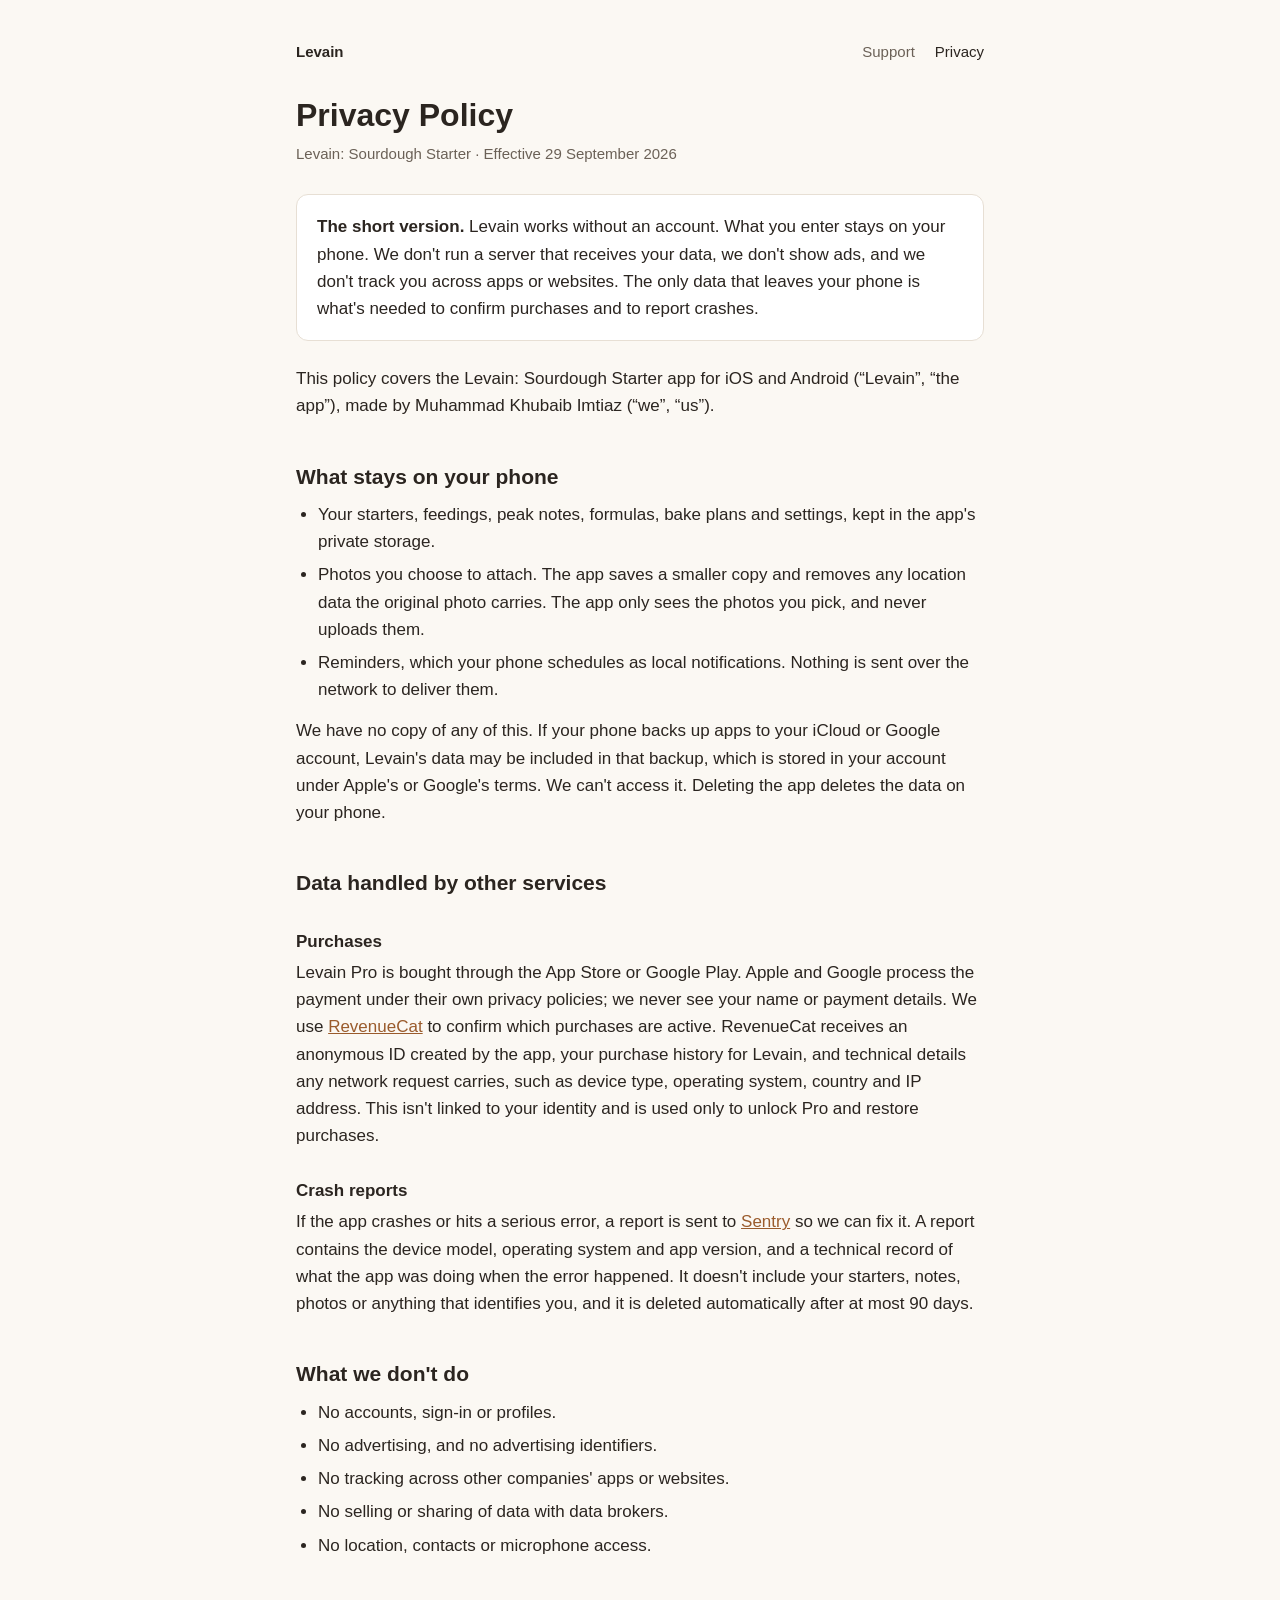
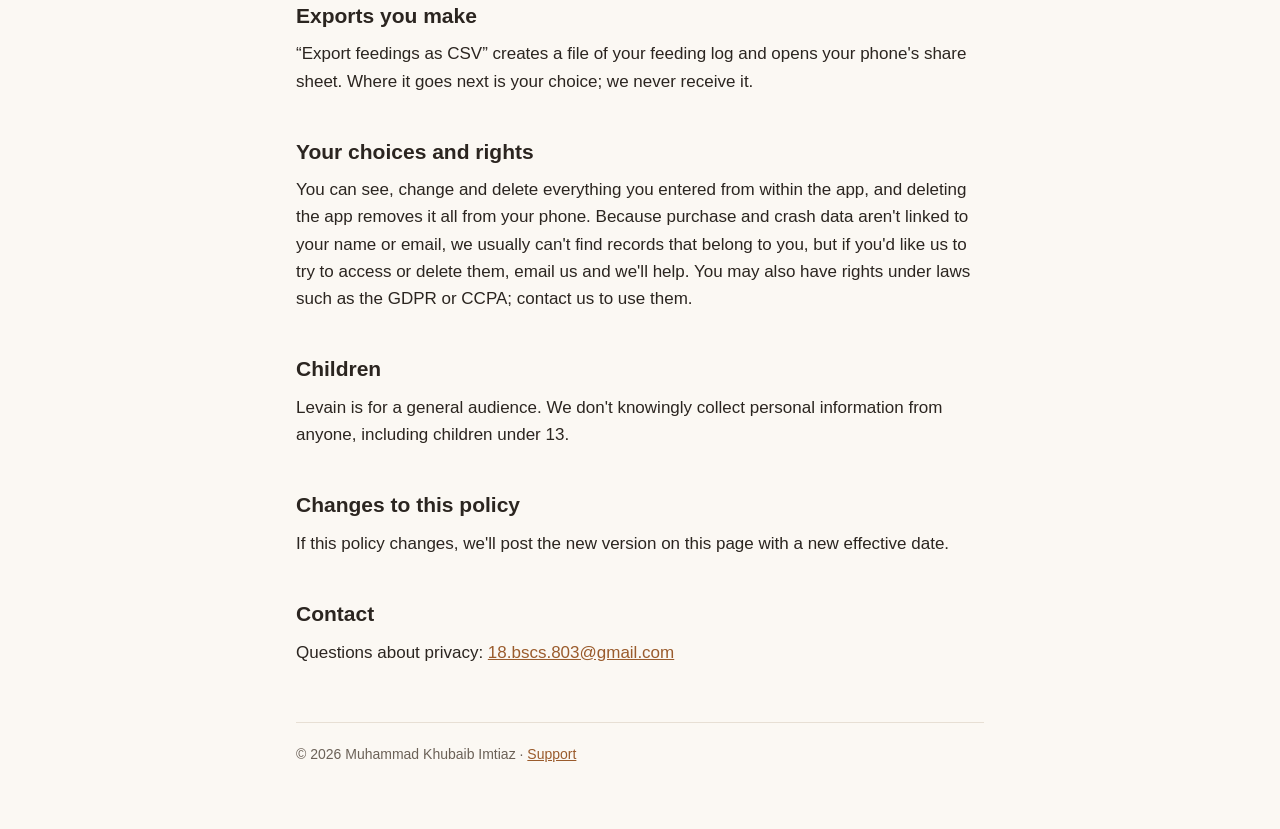
==== privacy/index.html @ 541c532c "Levain privacy policy and support pages Co-Authored-By: Claude Opus 5.5 <noreply@anthropic.com>" ====
<!doctype html>
<html lang="en">
<head>
  <meta charset="utf-8">
  <meta name="viewport" content="width=device-width, initial-scale=1">
  <title>Privacy Policy · Levain</title>
  <meta name="description" content="Privacy policy for Levain: Sourdough Starter.">
  <link rel="stylesheet" href="../style.css">
</head>
<body>
<main>
  <nav>
    <a class="brand" href="../">Levain</a>
    <a href="../support/">Support</a>
    <a href="./" aria-current="page">Privacy</a>
  </nav>

  <h1>Privacy Policy</h1>
  <p class="meta">Levain: Sourdough Starter · Effective 29 September 2026</p>

  <div class="summary">
    <p><strong>The short version.</strong> Levain works without an account. What you enter stays on your phone. We
      don't run a server that receives your data, we don't show ads, and we don't track you across apps or
      websites. The only data that leaves your phone is what's needed to confirm purchases and to report crashes.</p>
  </div>

  <p>This policy covers the Levain: Sourdough Starter app for iOS and Android (“Levain”, “the app”), made by
    Muhammad Khubaib Imtiaz (“we”, “us”).</p>

  <h2>What stays on your phone</h2>
  <ul>
    <li>Your starters, feedings, peak notes, formulas, bake plans and settings, kept in the app's private storage.</li>
    <li>Photos you choose to attach. The app saves a smaller copy and removes any location data the original
      photo carries. The app only sees the photos you pick, and never uploads them.</li>
    <li>Reminders, which your phone schedules as local notifications. Nothing is sent over the network to deliver
      them.</li>
  </ul>
  <p>We have no copy of any of this. If your phone backs up apps to your iCloud or Google account, Levain's data
    may be included in that backup, which is stored in your account under Apple's or Google's terms. We can't
    access it. Deleting the app deletes the data on your phone.</p>

  <h2>Data handled by other services</h2>

  <h3>Purchases</h3>
  <p>Levain Pro is bought through the App Store or Google Play. Apple and Google process the payment under their own
    privacy policies; we never see your name or payment details. We use
    <a href="https://www.revenuecat.com/privacy/">RevenueCat</a> to confirm which purchases are active. RevenueCat
    receives an anonymous ID created by the app, your purchase history for Levain, and technical details any
    network request carries, such as device type, operating system, country and IP address. This isn't linked to
    your identity and is used only to unlock Pro and restore purchases.</p>

  <h3>Crash reports</h3>
  <p>If the app crashes or hits a serious error, a report is sent to <a href="https://sentry.io/privacy/">Sentry</a>
    so we can fix it. A report contains the device model, operating system and app version, and a technical record
    of what the app was doing when the error happened. It doesn't include your starters, notes, photos or anything
    that identifies you, and it is deleted automatically after at most 90 days.</p>

  <h2>What we don't do</h2>
  <ul>
    <li>No accounts, sign-in or profiles.</li>
    <li>No advertising, and no advertising identifiers.</li>
    <li>No tracking across other companies' apps or websites.</li>
    <li>No selling or sharing of data with data brokers.</li>
    <li>No location, contacts or microphone access.</li>
  </ul>

  <h2>Exports you make</h2>
  <p>“Export feedings as CSV” creates a file of your feeding log and opens your phone's share sheet. Where it goes next is your
    choice; we never receive it.</p>

  <h2>Your choices and rights</h2>
  <p>You can see, change and delete everything you entered from within the app, and deleting the app removes it all
    from your phone. Because purchase and crash data aren't linked to your name or email, we usually can't find
    records that belong to you, but if you'd like us to try to access or delete them, email us and we'll help. You
    may also have rights under laws such as the GDPR or CCPA; contact us to use them.</p>

  <h2>Children</h2>
  <p>Levain is for a general audience. We don't knowingly collect personal information from anyone, including
    children under 13.</p>

  <h2>Changes to this policy</h2>
  <p>If this policy changes, we'll post the new version on this page with a new effective date.</p>

  <h2>Contact</h2>
  <p>Questions about privacy: <a href="mailto:18.bscs.803@gmail.com?subject=Levain%20privacy">18.bscs.803@gmail.com</a></p>

  <footer>© 2026 Muhammad Khubaib Imtiaz · <a href="../support/">Support</a></footer>
</main>
</body>
</html>
---- style.css ----
:root {
  --bg: #fbf8f3;
  --surface: #ffffff;
  --text: #2b2520;
  --muted: #6b6157;
  --accent: #9a5b2c;
  --border: #e7dfd4;
  color-scheme: light dark;
}

@media (prefers-color-scheme: dark) {
  :root {
    --bg: #1b1815;
    --surface: #24201c;
    --text: #ede6dd;
    --muted: #b1a699;
    --accent: #e0a36f;
    --border: #3a332c;
  }
}

* { box-sizing: border-box; }

body {
  margin: 0;
  background: var(--bg);
  color: var(--text);
  font: 17px/1.6 -apple-system, BlinkMacSystemFont, "Segoe UI", Roboto, Helvetica, Arial, sans-serif;
  -webkit-text-size-adjust: 100%;
}

main {
  max-width: 720px;
  margin: 0 auto;
  padding: 40px 16px 64px;
}

nav {
  display: flex;
  gap: 20px;
  flex-wrap: wrap;
  font-size: 15px;
  margin-bottom: 32px;
}

nav a { color: var(--muted); text-decoration: none; }
nav a:hover, nav a[aria-current="page"] { color: var(--text); }
nav .brand { font-weight: 600; color: var(--text); margin-right: auto; }

h1 { font-size: 32px; line-height: 1.2; margin: 0 0 8px; }
h2 { font-size: 21px; margin: 40px 0 8px; }
h3 { font-size: 17px; margin: 28px 0 4px; }

p, ul { margin: 0 0 14px; }
ul { padding-left: 22px; }
li { margin-bottom: 6px; }

a { color: var(--accent); }

.meta { color: var(--muted); font-size: 15px; margin-bottom: 28px; }

.summary {
  background: var(--surface);
  border: 1px solid var(--border);
  border-radius: 12px;
  padding: 18px 20px;
  margin: 24px 0;
}
.summary p:last-child { margin-bottom: 0; }

.cards { display: grid; gap: 12px; margin-top: 28px; }
.card {
  display: block;
  background: var(--surface);
  border: 1px solid var(--border);
  border-radius: 12px;
  padding: 18px 20px;
  color: var(--text);
  text-decoration: none;
}
.card:hover { border-color: var(--accent); }
.card strong { display: block; font-size: 18px; margin-bottom: 2px; }
.card span { color: var(--muted); }

footer {
  margin-top: 56px;
  padding-top: 20px;
  border-top: 1px solid var(--border);
  color: var(--muted);
  font-size: 14px;
}
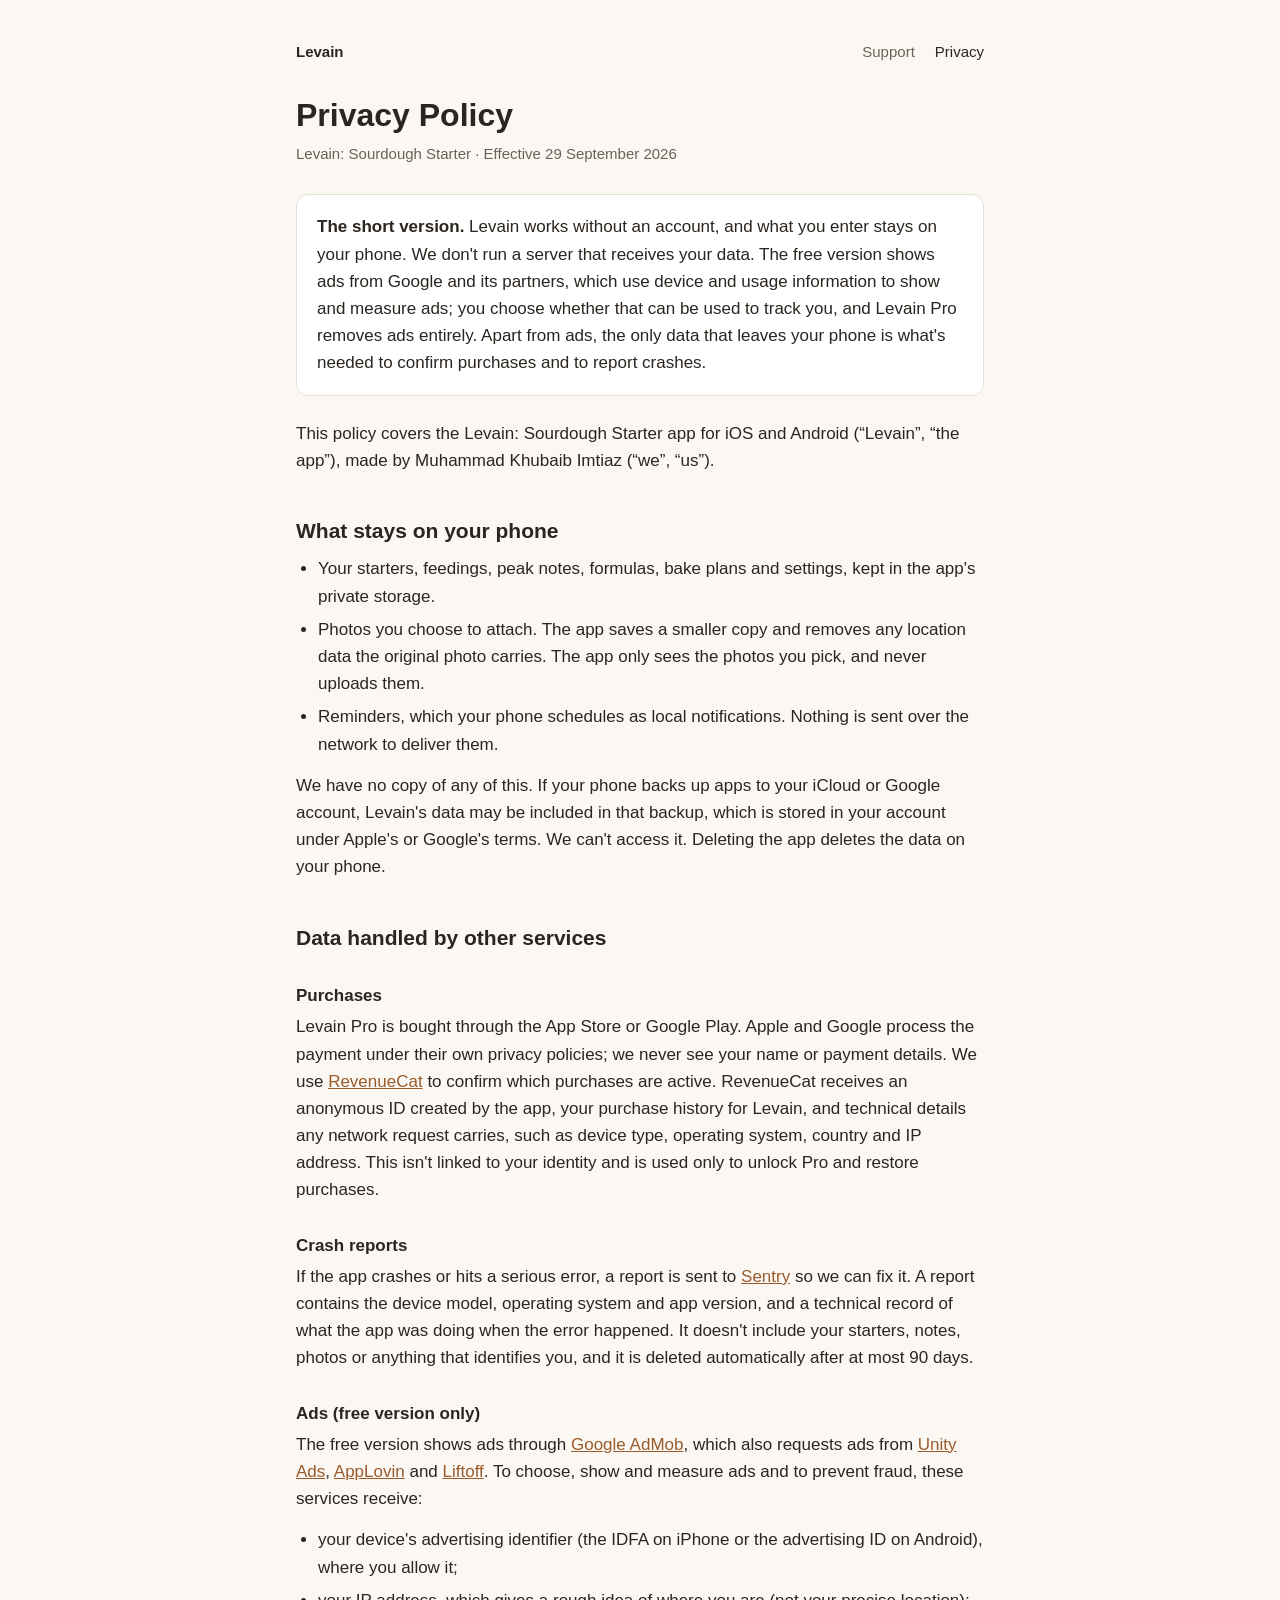
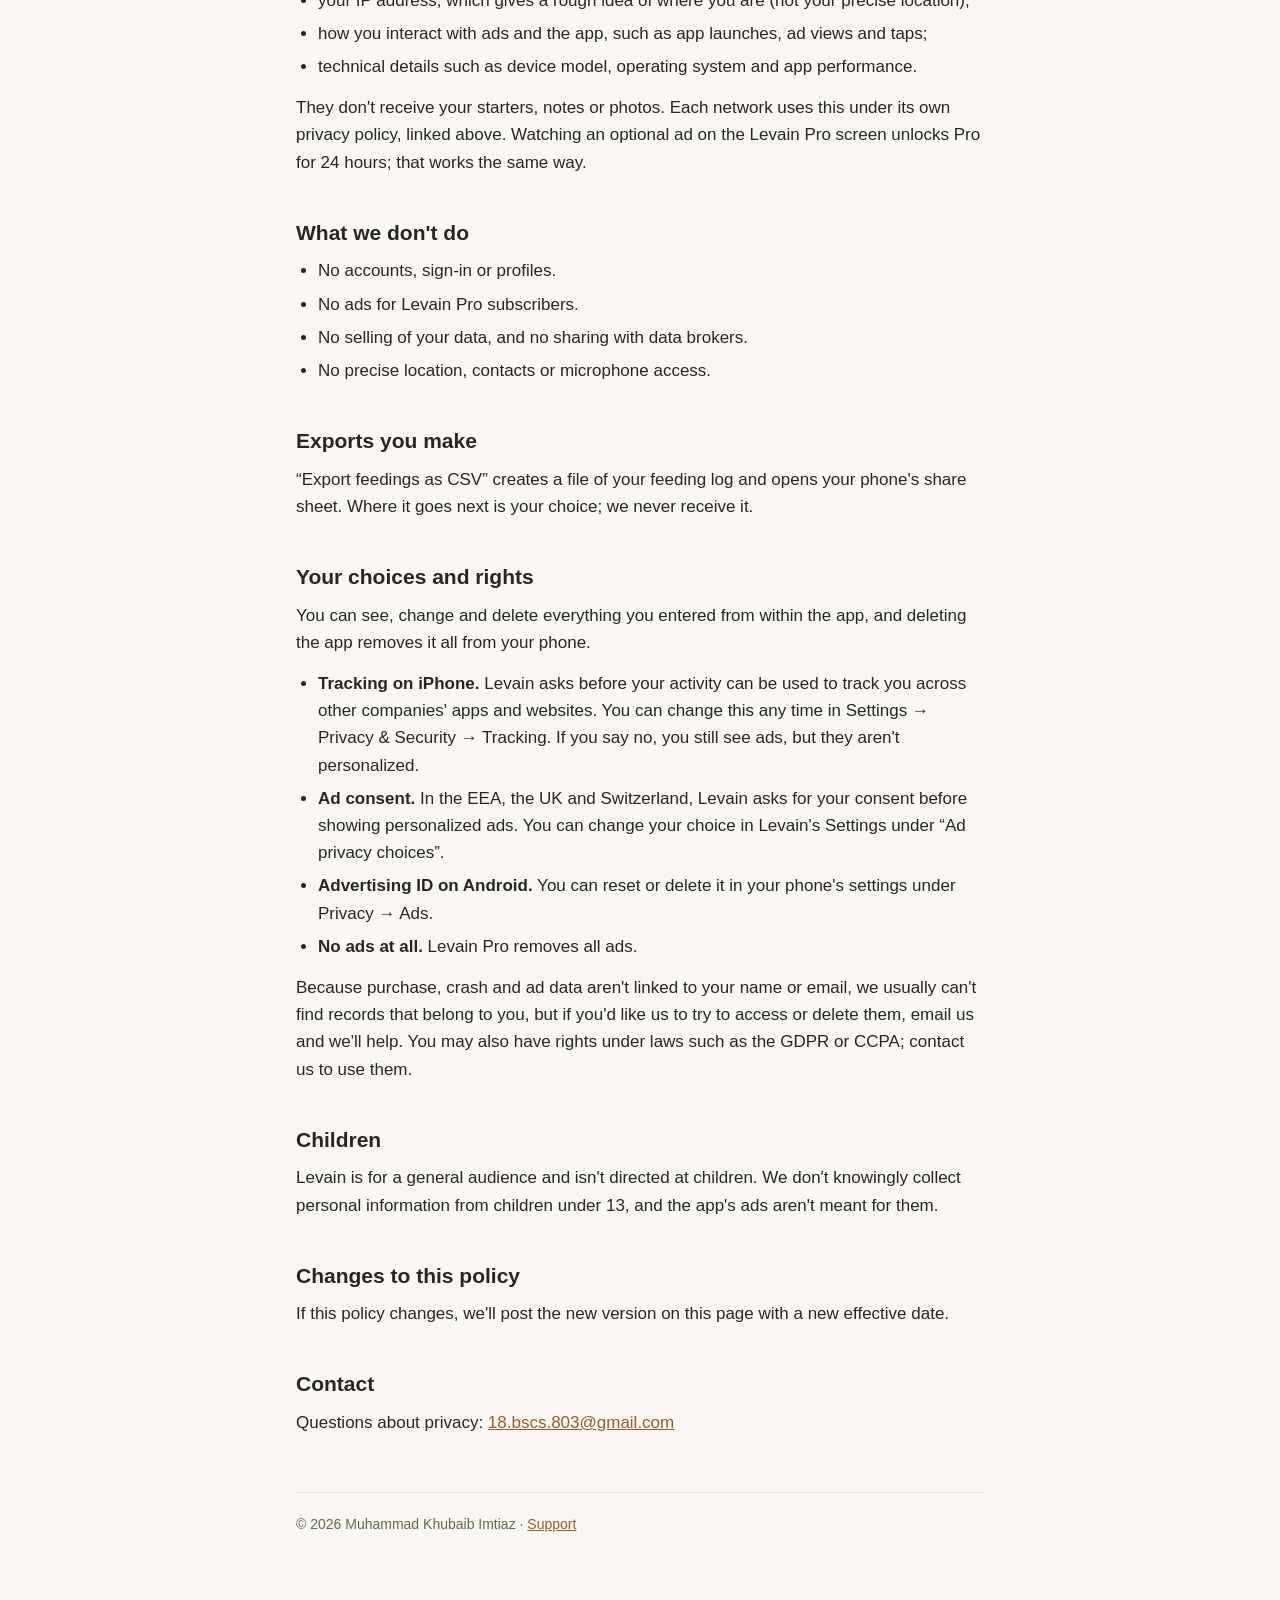
==== commit 08fb9a1b: "Privacy policy and support: ads in the free version Co-Authored-By: Claude Opus 5.5 <noreply@anthrop" ====
--- a/privacy/index.html
+++ b/privacy/index.html
@@ -19,9 +19,11 @@
   <p class="meta">Levain: Sourdough Starter · Effective 29 September 2026</p>
 
   <div class="summary">
-    <p><strong>The short version.</strong> Levain works without an account. What you enter stays on your phone. We
-      don't run a server that receives your data, we don't show ads, and we don't track you across apps or
-      websites. The only data that leaves your phone is what's needed to confirm purchases and to report crashes.</p>
+    <p><strong>The short version.</strong> Levain works without an account, and what you enter stays on your
+      phone. We don't run a server that receives your data. The free version shows ads from Google and its partners,
+      which use device and usage information to show and measure ads; you choose whether that can be used to track
+      you, and Levain Pro removes ads entirely. Apart from ads, the only data that leaves your phone is what's needed
+      to confirm purchases and to report crashes.</p>
   </div>
 
   <p>This policy covers the Levain: Sourdough Starter app for iOS and Android (“Levain”, “the app”), made by
@@ -55,13 +57,28 @@
     of what the app was doing when the error happened. It doesn't include your starters, notes, photos or anything
     that identifies you, and it is deleted automatically after at most 90 days.</p>
 
+  <h3>Ads (free version only)</h3>
+  <p>The free version shows ads through <a href="https://policies.google.com/technologies/ads">Google AdMob</a>,
+    which also requests ads from <a href="https://unity.com/legal/game-player-and-app-user-privacy-policy">Unity
+    Ads</a>, <a href="https://www.applovin.com/privacy/">AppLovin</a> and
+    <a href="https://liftoff.io/privacy-policy/">Liftoff</a>. To choose, show and measure ads and to prevent fraud,
+    these services receive:</p>
+  <ul>
+    <li>your device's advertising identifier (the IDFA on iPhone or the advertising ID on Android), where you
+      allow it;</li>
+    <li>your IP address, which gives a rough idea of where you are (not your precise location);</li>
+    <li>how you interact with ads and the app, such as app launches, ad views and taps;</li>
+    <li>technical details such as device model, operating system and app performance.</li>
+  </ul>
+  <p>They don't receive your starters, notes or photos. Each network uses this under its own privacy policy, linked
+    above. Watching an optional ad on the Levain Pro screen unlocks Pro for 24 hours; that works the same way.</p>
+
   <h2>What we don't do</h2>
   <ul>
     <li>No accounts, sign-in or profiles.</li>
-    <li>No advertising, and no advertising identifiers.</li>
-    <li>No tracking across other companies' apps or websites.</li>
-    <li>No selling or sharing of data with data brokers.</li>
-    <li>No location, contacts or microphone access.</li>
+    <li>No ads for Levain Pro subscribers.</li>
+    <li>No selling of your data, and no sharing with data brokers.</li>
+    <li>No precise location, contacts or microphone access.</li>
   </ul>
 
   <h2>Exports you make</h2>
@@ -70,13 +87,24 @@
 
   <h2>Your choices and rights</h2>
   <p>You can see, change and delete everything you entered from within the app, and deleting the app removes it all
-    from your phone. Because purchase and crash data aren't linked to your name or email, we usually can't find
-    records that belong to you, but if you'd like us to try to access or delete them, email us and we'll help. You
-    may also have rights under laws such as the GDPR or CCPA; contact us to use them.</p>
+    from your phone.</p>
+  <ul>
+    <li><strong>Tracking on iPhone.</strong> Levain asks before your activity can be used to track you across other
+      companies' apps and websites. You can change this any time in Settings → Privacy &amp; Security →
+      Tracking. If you say no, you still see ads, but they aren't personalized.</li>
+    <li><strong>Ad consent.</strong> In the EEA, the UK and Switzerland, Levain asks for your consent before showing
+      personalized ads. You can change your choice in Levain's Settings under “Ad privacy choices”.</li>
+    <li><strong>Advertising ID on Android.</strong> You can reset or delete it in your phone's settings under
+      Privacy → Ads.</li>
+    <li><strong>No ads at all.</strong> Levain Pro removes all ads.</li>
+  </ul>
+  <p>Because purchase, crash and ad data aren't linked to your name or email, we usually can't find records that
+    belong to you, but if you'd like us to try to access or delete them, email us and we'll help. You may also have
+    rights under laws such as the GDPR or CCPA; contact us to use them.</p>
 
   <h2>Children</h2>
-  <p>Levain is for a general audience. We don't knowingly collect personal information from anyone, including
-    children under 13.</p>
+  <p>Levain is for a general audience and isn't directed at children. We don't knowingly collect personal
+    information from children under 13, and the app's ads aren't meant for them.</p>
 
   <h2>Changes to this policy</h2>
   <p>If this policy changes, we'll post the new version on this page with a new effective date.</p>
